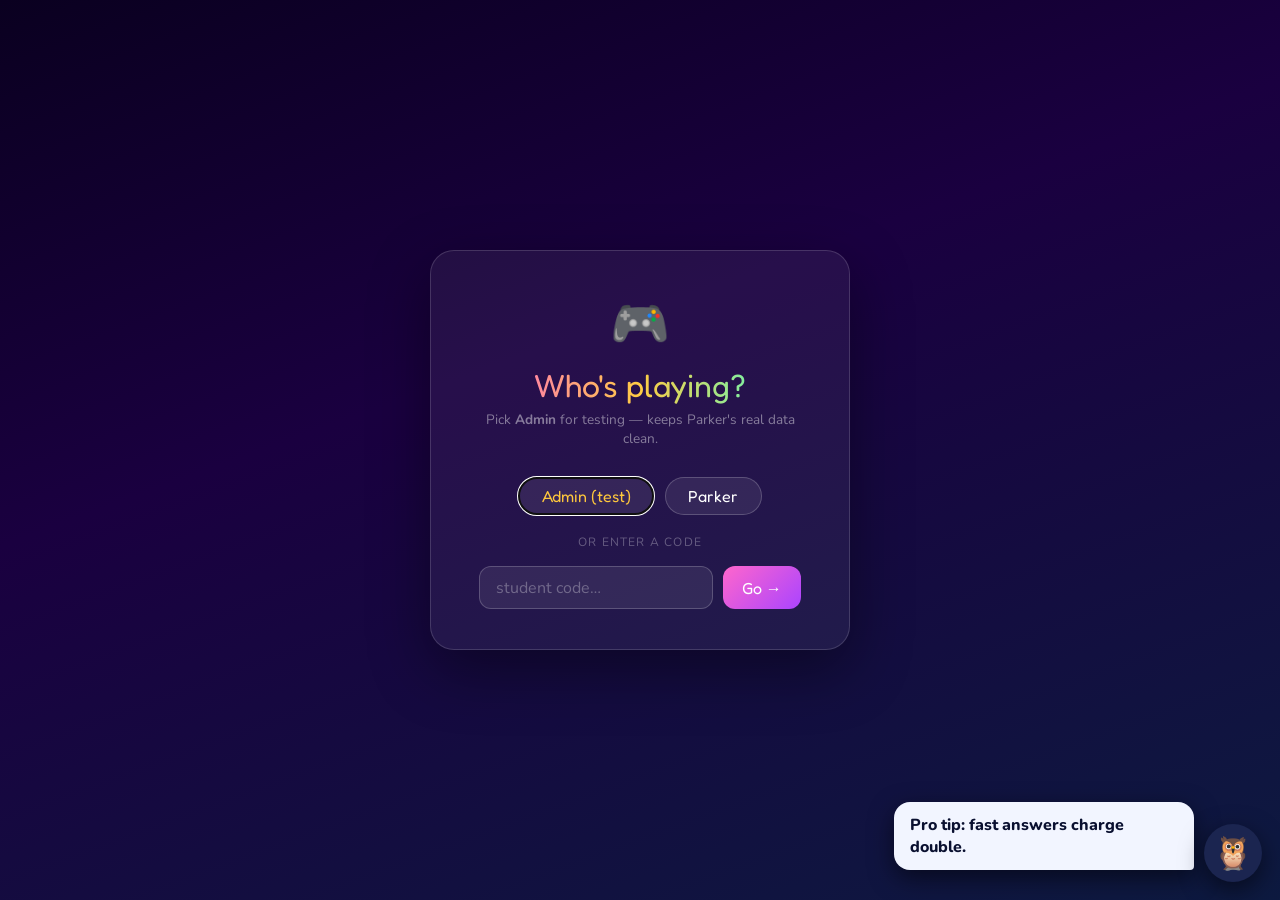
==== home/index.html @ f4459057 "Copy in Parker's language: power, recharge, boss questions with stakes, respawn, unlocked/mastered f" ====
<!DOCTYPE html>
<html lang="en">
<head>
<base href="/">
<meta charset="UTF-8">
<meta name="viewport" content="width=device-width, initial-scale=1.0">
<title>Parker's Arcade</title>
<link rel="preconnect" href="https://fonts.googleapis.com">
<link href="https://fonts.googleapis.com/css2?family=Fredoka+One&family=Nunito:wght@400;600;700;800;900&display=swap" rel="stylesheet">
<link rel="stylesheet" href="styles.css">
<style>/* 2026-05-31 hide category tabs */ #category-tabs{display:none !important;}</style>
</head>
<body>
<div id="login-screen">
  <div class="login-box">
    <span class="login-crown">🎮</span>
    <div class="login-title">Who's playing?</div>
    <div class="login-sub">Pick <strong>Admin</strong> for testing — keeps Parker's real data clean.</div>
    <div class="login-presets">
      <button class="preset-btn admin-btn" id="login-admin-btn" onclick="choosePlayer('admin')" autofocus>Admin (test)</button>
      <button class="preset-btn" onclick="choosePlayer('parker')">Parker</button>
    </div>
    <div class="login-divider">or enter a code</div>
    <div class="login-input-row">
      <input class="login-input" id="custom-code" type="text" placeholder="student code…" maxlength="20"
        onkeydown="if(event.key==='Enter')submitCustom()">
      <button class="login-go" onclick="submitCustom()">Go →</button>
    </div>
  </div>
</div>

<div id="stars"></div>
<div class="wrap">
  <header>
    <span class="crown">🎮</span>
    <div class="title">Parker's Arcade</div>
    <div class="sub">Play · Learn · Level up</div>
    <div class="live-badge"><span class="pulse"></span>Live progress sync</div>
    <div id="outbox-indicator" class="live-badge" style="display:none;background:rgba(255,170,0,.18);border-color:rgba(255,170,0,.45);" title="Un-synced attempts — will retry automatically">↻ 0 un-synced</div>
    <div class="player-badge" id="player-badge" onclick="switchPlayer()" title="Switch profile">
      Playing as <strong id="player-name">…</strong> &nbsp;✎
    </div>
  </header>

  <!-- Redesign 2026-11-22: Run card + fluency grid -->
  <style>
    #mastery-banner,#stats-row,#weak-banner,.live-badge{display:none !important}
    .run-card{display:flex;align-items:center;justify-content:space-between;gap:16px;background:linear-gradient(135deg,#123a6b,#1b1f4d);border:2px solid #2f6fd6;border-radius:20px;padding:18px 22px;margin:8px 0 14px}
    .run-card h2{margin:0;font-family:'Fredoka One',sans-serif;font-weight:400;font-size:24px}
    .run-card .rc-sub{opacity:.8;font-weight:700;margin-top:4px}
    .run-card a{font:900 20px Nunito,sans-serif;padding:12px 24px;border-radius:14px;background:linear-gradient(135deg,#00ffcc,#0088ff);color:#001a33;text-decoration:none;white-space:nowrap}
    .run-card.done{border-color:#00e5a8}
  </style>
  <div class="run-card" id="run-card">
    <div style="flex:1"><h2 id="rc-title">⚡ Power up. Play. Repeat.</h2>
      <div class="rc-sub" id="rc-sub">Your power drains as you play. Fast answers charge double. Boss questions charge the most.</div><div class="rc-sub" id="rc-facts"></div></div>
  </div>

  <!-- 2026-05-27: mode toggles hidden — shell forces 'mixed' always (no choice for Parker). Buttons retained (display:none) so existing setMode/getElementById() refs don't break. -->
  <div class="mode-tabs" style="display:none">
    <button class="mode-tab active" id="tab-mixed"   onclick="setMode('mixed')">🎯 Mix</button>
    <button class="mode-tab"        id="tab-english" onclick="setMode('english')">📖 English</button>
    <button class="mode-tab"        id="tab-maths"   onclick="setMode('maths')">🔢 Maths</button>
  </div>

  <div id="mastery-banner">
    <div class="mastery-banner-header">
      <span id="mastery-label">Mastered 0 / 0 questions</span>
      <span id="mastery-pct">0%</span>
    </div>
    <div class="mastery-bar-wrap"><div class="mastery-bar-fill" id="mastery-fill" style="width:0%"></div></div>
    <div id="mastery-sub" class="mastery-sub">Loading…</div>
  </div>

  <div class="stats-row" id="stats-row">
    <div class="stat-pill">Loading…</div>
  </div>

  <div class="category-tabs" id="category-tabs"></div>

  <div class="grid" id="game-grid"></div>

  <div id="show-all-row" style="text-align:center;margin:12px 0 24px;display:none;">
    <button class="show-all-btn" id="show-all-btn">Show all <span id="show-all-count">40</span> games →</button>
  </div>

  <div id="weak-banner" class="banner needs-work">Loading…</div>

  <footer>
    PARKER'S ARCADE<span id="footer-switch-wrap"> · <a href="#" id="footer-switch" style="color:inherit;text-decoration:underline;opacity:0.7;">Switch profile</a></span>
  </footer>
</div>

<script src="env.js"></script>
<script src="event-types.js"></script>
<script>window.__EVENT_SOURCE = 'arcade-hub-lobby';</script>
<script src="event-logger.js"></script>
<script>window.__inShell = !!window.arcadeShell; /* preload ran = real Electron shell (Parker's kiosk) */</script>
<script src="arcade-shell-shim.js"></script>
<script src="progress-client.js"></script>
<script>
var PLAYER_KEY = 'isee_player_id';
var MODE_KEY   = 'isee_mode';

// Lobby loaded — fire one event per page-load so we can count sessions.
if (window.arcadeLog) {
  window.arcadeLog.event(window.ARCADE_EVENT_TYPES.LOBBY_LOAD, {
    referrer: document.referrer,
    href: location.href,
  });
}

// Static stars
(function(){
  var s=document.getElementById('stars');
  for(var i=0;i<90;i++){
    var el=document.createElement('div');
    el.className='star';
    var sz=Math.random()*2.5+.5;
    el.style.cssText='width:'+sz+'px;height:'+sz+'px;left:'+Math.random()*100+'%;top:'+Math.random()*100+'%;--d:'+(2+Math.random()*4)+'s;animation-delay:'+(-Math.random()*5)+'s';
    s.appendChild(el);
  }
})();

// URL build (2026-05-07): the desktop arcade hardcodes 'parker'. The URL
// preview restores the picker so Mudaber can QA without touching Parker's
// real attempts log. Default highlight: Admin.
var _existingPlayer = null;
try { _existingPlayer = localStorage.getItem(PLAYER_KEY); } catch (e) {}
// Strip stale legacy keys ('parker-mudaber', 'student', etc.) — only
// allow known profiles. Anything else falls through to the picker.
if (_existingPlayer && _existingPlayer !== 'parker' && _existingPlayer !== 'admin') {
  try { localStorage.removeItem(PLAYER_KEY); } catch (e) {}
  _existingPlayer = null;
}

function choosePlayer(id) {
  var clean = (id || '').trim().toLowerCase();
  if (!clean) return;
  try { localStorage.setItem(PLAYER_KEY, clean); } catch (e) {}
  if (window.arcadeLog) {
    window.arcadeLog.event(window.ARCADE_EVENT_TYPES.LOBBY_PROFILE_PICK,
      { player_id: clean }, { device_local_key: clean, severity: 'audit' });
  }
  document.getElementById('login-screen').style.display = 'none';
  document.getElementById('player-name').textContent = clean === 'admin' ? 'Admin (test)' : clean;
  // Color the badge if Admin so Mudaber can tell at a glance.
  var badge = document.getElementById('player-badge');
  if (badge) {
    if (clean === 'admin') {
      badge.style.background = 'rgba(255,170,0,0.22)';
      badge.style.borderColor = 'rgba(255,170,0,0.55)';
    } else {
      badge.style.background = '';
      badge.style.borderColor = '';
    }
  }
  loadHub(clean);
}

function submitCustom() {
  var v = document.getElementById('custom-code').value;
  if (v) choosePlayer(v);
}

function switchPlayer() {
  try { localStorage.removeItem(PLAYER_KEY); } catch (e) {}
  // Hard reload — clears in-memory progress-client state too.
  window.location.reload();
}

document.getElementById('footer-switch').addEventListener('click', function (e) {
  e.preventDefault();
  switchPlayer();
});

// 2026-11-21: inside the real shell (Parker's kiosk) there is no picker and no Admin
// option: it is always Parker. The picker stays for the browser preview only.
if (window.__inShell) {
  // no profile switching on the kiosk
  document.addEventListener('DOMContentLoaded', function(){ var w=document.getElementById('footer-switch-wrap'); if (w) w.style.display='none'; var b=document.getElementById('player-badge'); if (b) { b.onclick=null; b.removeAttribute('onclick'); b.title=''; b.style.cursor='default'; b.innerHTML=b.innerHTML.replace('✎',''); } });
  // The Mac test copy sets __ARCADE_FORCE_KEY (test-server env.js) so its plays never count as Parker's.
  _existingPlayer = window.__ARCADE_FORCE_KEY || 'parker';
  try { localStorage.setItem(PLAYER_KEY, _existingPlayer); } catch (e) {}
}
if (_existingPlayer) {
  // Returning visitor — skip the picker, go straight in.
  choosePlayer(_existingPlayer);
} else {
  document.getElementById('login-screen').style.display = '';
  // Auto-focus the Admin button so Enter submits Admin by default.
  setTimeout(function () {
    var btn = document.getElementById('login-admin-btn');
    if (btn) btn.focus();
  }, 50);
}

/**
 * Gate check — if mom has set an active homework_gate override, redirect
 * to the generic gate.html immediately. Defense-in-depth: when running
 * inside Electron main.ts also blocks arcade:launch. In browser mode the
 * launchTransient shim shows the desktop-only modal anyway, but the gate
 * redirect still keeps the lobby visually consistent with what mom expects.
 *
 * Best-effort: any error (no env, network down, CORS) just falls through
 * to the normal hub.
 */
(function gateCheckOnLoad() {
  try {
    var env = window.__ARCADE_ENV || {};
    if (!env.SUPABASE_URL || !env.SUPABASE_ANON_KEY) return;
    var player = (function () {
      try { return localStorage.getItem(PLAYER_KEY); } catch (e) { return null; }
    })();
    if (!player) return;
    fetch(env.SUPABASE_URL + '/rest/v1/rpc/get_active_override', {
      method: 'POST',
      headers: {
        'apikey': env.SUPABASE_ANON_KEY,
        'Authorization': 'Bearer ' + env.SUPABASE_ANON_KEY,
        'Content-Type': 'application/json',
      },
      body: JSON.stringify({ p_device_local_key: player }),
    })
      .then(function (r) { return r.ok ? r.json() : null; })
      .then(function (rows) {
        if (!Array.isArray(rows) || rows.length === 0) return;
        var o = rows[0];
        if (o && o.kind === 'homework_gate') {
          window.location.replace('gate.html');
        }
      })
      .catch(function () {});
  } catch (e) {}
})();

// Transient games registered with the shell. The hub asks the shim/preload
// bridge for the list at startup; falls back to an empty grid if neither
// is present.
var TRANSIENT_GAMES = [];

// 2026-05-09: default to 'mixed' so Parker gets interleaved English+Math
// without having to pick a mode. He said he doesn't care which type — the
// system rotates through both based on a difficulty-sorted merge.
function currentMode() { try { return localStorage.getItem(MODE_KEY) || 'mixed'; } catch(e){ return 'mixed'; } }

function setMode(mode) {
  try { localStorage.setItem(MODE_KEY, mode); } catch(e) {}
  document.getElementById('tab-mixed').classList.toggle('active', mode === 'mixed');
  document.getElementById('tab-english').classList.toggle('active', mode === 'english');
  document.getElementById('tab-maths').classList.toggle('active', mode === 'maths');
  var player = localStorage.getItem(PLAYER_KEY) || 'student';
  if (window.arcadeLog) {
    window.arcadeLog.event(window.ARCADE_EVENT_TYPES.LOBBY_MODE_TOGGLE, { mode: mode });
  }
  loadHub(player);
}

(function(){
  var m = currentMode();
  document.getElementById('tab-mixed').classList.toggle('active', m === 'mixed');
  document.getElementById('tab-english').classList.toggle('active', m === 'english');
  document.getElementById('tab-maths').classList.toggle('active', m === 'maths');
})();

function pct(s){return(!s||!s.answered)?null:Math.round(s.correct/s.answered*100)}

function accRing(p,color){
  if(p===null)return'';
  var r=18,c=2*Math.PI*r,dash=c*(p/100),gap=c-dash;
  return'<svg class="acc-ring" width="48" height="48" viewBox="0 0 48 48">'+
    '<circle cx="24" cy="24" r="'+r+'" fill="none" stroke="rgba(255,255,255,.15)" stroke-width="4"/>'+
    '<circle cx="24" cy="24" r="'+r+'" fill="none" stroke="'+color+'" stroke-width="4"'+
    ' stroke-dasharray="'+dash+' '+gap+'" stroke-dashoffset="'+c*.25+'" stroke-linecap="round"/>'+
    '<text x="24" y="28" text-anchor="middle" font-family="Nunito,sans-serif" font-size="10" font-weight="800" fill="#fff">'+p+'%</text>'+
    '</svg>';
}

function buildCard(game, stats) {
  var p = pct(stats);
  var ring = accRing(p, game.ringColor || '#ff66cc');
  var accLine = p !== null
    ? '<span class="acc-text">✓ <strong>'+stats.correct+'/'+stats.answered+'</strong> correct</span>'
    : '<span class="acc-text" style="opacity:.4">No plays yet</span>';
  var a = document.createElement('a');
  a.className = 'card ' + (game.cls || 'card-transient');
  a.href = '#';
  a.style.setProperty('--fd', game.fd || '3s');
  a.innerHTML =
    '<div class="card-top">'+
      '<span class="card-icon">'+(game.icon||'🎮')+'</span>'+
      ring+
    '</div>'+
    '<div class="card-body">'+
      '<div class="card-name">'+game.displayName+'</div>'+
      '<div class="card-desc">'+(game.desc||'Third-party game with ad-skip overlay.')+'</div>'+
      '<div class="card-footer">'+
        accLine+
        '<button class="play-btn">▶ PLAY</button>'+
      '</div>'+
    '</div>';
  a.addEventListener('click', function(e){
    e.preventDefault();
    if (window.arcadeShell && window.arcadeShell.launchTransient) {
      var player = localStorage.getItem(PLAYER_KEY) || 'student';
      if (window.arcadeLog) {
        window.arcadeLog.event(window.ARCADE_EVENT_TYPES.LOBBY_GAME_TILE_CLICK,
          { display_name: game.displayName, mode: currentMode() },
          { game_key: game.key, severity: 'audit' });
      }
      window.arcadeShell.launchTransient({
        gameKey: game.key,
        player: player,
        mode: currentMode()
      });
    } else {
      alert('Arcade shell unavailable.');
    }
  });
  return a;
}

function renderStats(totalAnswered, totalCorrect) {
  var row = document.getElementById('stats-row');
  if (!totalAnswered) {
    row.innerHTML = '<div class="stat-pill">No sessions yet — pick a game and get started!</div>';
    return;
  }
  var p = Math.round(totalCorrect/totalAnswered*100);
  row.innerHTML =
    '<div class="stat-pill">Questions answered: <span>'+totalAnswered+'</span></div>'+
    '<div class="stat-pill">Overall accuracy: <span>'+p+'%</span></div>'+
    '<div class="stat-pill">Correct: <span>'+totalCorrect+'</span></div>';
}

function renderWeakBanner(weakCount) {
  var el = document.getElementById('weak-banner');
  if (weakCount === 0) {
    el.className = 'banner all-good';
    el.innerHTML = '🌟 <strong>All clear!</strong> No questions to review yet.';
  } else {
    el.className = 'banner needs-work';
    el.innerHTML = '🔁 <strong>'+weakCount+' question'+(weakCount>1?'s':'')+' to review</strong> — pop up in your next sessions until you answer each correctly 3 times.';
  }
}

function updateMastery() {
  var mode = currentMode();
  var deviceLocalKey = (function(){
    try { return localStorage.getItem(PLAYER_KEY) || 'student'; }
    catch (e) { return 'student'; }
  })();
  // 2026-05-09: 'mixed' bypasses the Electron IPC (which only knows
  // english/maths) and fetches the merged pool directly from the hub.
  // This is also how the overlay loads in mixed mode — same path,
  // hub-only iteration.
  var fetchQuestions;
  // 2026-11-21 cloud: inside the shell, always ask the shell (also starts heartbeat).
  if (window.arcadeShell && window.arcadeShell.getQuestions) {
    fetchQuestions = window.arcadeShell.getQuestions(mode, deviceLocalKey);
  } else if (mode === 'mixed') {
    fetchQuestions = fetch('/questions/bank.json').then(function(r){ return r.json(); }).then(function(b){ var q=(b&&b.questions)||b||[]; return { total: q.length, questions: q }; }).catch(function(){ return { total: 0 }; });
  } else {
    fetchQuestions = Promise.resolve({ total: 0 });
  }
  fetchQuestions
    .catch(function () { return { total: 0 }; })
    .then(function (data) {
      var total   = (data && data.total) || 0;
      var learnedRaw = window.SharedProgress.getLearned().length;
      // 2026-05-31: learnedRaw is the CUMULATIVE historical learned-count, which
      // can exceed the current pool size (pool was trimmed/rotated) → showed 124%.
      // Cap the displayed count + percent at the pool size so it never exceeds 100%.
      var learned = total > 0 ? Math.min(learnedRaw, total) : learnedRaw;
      var weak    = window.SharedProgress.getWeakCount();
      var pctVal  = total > 0 ? Math.min(100, Math.round(learned / total * 100)) : 0;
      document.getElementById('mastery-fill').style.width = pctVal + '%';
      document.getElementById('mastery-label').textContent = 'Mastered ' + learned + ' / ' + total + ' questions';
      document.getElementById('mastery-pct').textContent = pctVal + '%';
      var label = mode === 'mixed' ? '🎯 Mix (English + Maths)' : (mode === 'maths' ? '🔢 Maths' : '📖 English') + ' mode';
      document.getElementById('mastery-sub').textContent = weak + ' in review · ' + label;
    });
}

// 2026-05-08: 40-tile catalog. Category tabs + "All" defaults to 10
// featured tiles + "Show all 40" expand button. Keeps the lobby digestible
// while letting Parker browse the full library on demand.
var CATEGORY_FILTER = 'all';
// 2026-05-08: show all games by default. The "Show all 41 →" button
// behind a 10-tile preview was frustrating during curation testing
// (Mudaber needs to scroll through every game) — and 41 tiles in the
// CSS grid is fine on any screen size, just scrolls. The button still
// exists as a no-op safety net.
var SHOW_ALL = true;
var INITIAL_ALL_LIMIT = 100;
var CATEGORIES = [
  { key: 'all',        label: 'All' },
  { key: 'featured',   label: '⭐ Featured' },
  { key: 'action',     label: '⚡ Action' },
  { key: 'racing',     label: '🏁 Racing' },
  { key: 'puzzle',     label: '🧩 Puzzle' },
  { key: 'sports',     label: '🏀 Sports' },
  { key: 'arcade',     label: '🕹️ Arcade' }
];

function renderCategoryTabs() {
  var bar = document.getElementById('category-tabs');
  if (!bar) return;
  bar.innerHTML = '';
  CATEGORIES.forEach(function (c) {
    var b = document.createElement('button');
    b.className = 'category-tab' + (CATEGORY_FILTER === c.key ? ' active' : '');
    b.textContent = c.label;
    b.addEventListener('click', function () {
      CATEGORY_FILTER = c.key;
      SHOW_ALL = false; // reset expansion on category switch
      if (window.arcadeLog) {
        window.arcadeLog.event(window.ARCADE_EVENT_TYPES.LOBBY_CATEGORY_FILTER, { category: c.key });
      }
      renderGrid(null);
    });
    bar.appendChild(b);
  });
}

function visibleGamesForCategory() {
  if (CATEGORY_FILTER === 'all') return TRANSIENT_GAMES.slice();
  if (CATEGORY_FILTER === 'featured') {
    return TRANSIENT_GAMES.filter(function (g) { return g.featured; });
  }
  return TRANSIENT_GAMES.filter(function (g) { return g.category === CATEGORY_FILTER; });
}

function sortFeaturedFirst(games) {
  return games.slice().sort(function (a, b) {
    var af = a.featured ? 1 : 0;
    var bf = b.featured ? 1 : 0;
    if (af !== bf) return bf - af;
    return 0; // stable; preserves source order within tier
  });
}

function renderGrid(_playerId) {
  var grid = document.getElementById('game-grid');
  grid.innerHTML = '';
  if (!TRANSIENT_GAMES.length) {
    grid.innerHTML = '<div class="empty-state">No games registered.</div>';
    document.getElementById('show-all-row').style.display = 'none';
    return;
  }

  renderCategoryTabs();

  var pool = sortFeaturedFirst(visibleGamesForCategory());
  var visible = pool;
  var hiddenCount = 0;

  // "All" defaults to the first INITIAL_ALL_LIMIT featured tiles.
  // Other categories show all matching tiles (typically <= 8 each).
  if (CATEGORY_FILTER === 'all' && !SHOW_ALL && pool.length > INITIAL_ALL_LIMIT) {
    visible = pool.slice(0, INITIAL_ALL_LIMIT);
    hiddenCount = pool.length - INITIAL_ALL_LIMIT;
  }

  var ta = 0, tc = 0;
  visible.forEach(function (g) {
    var st = window.SharedProgress.getStats(g.key);
    ta += st.answered || 0; tc += st.correct || 0;
    grid.appendChild(buildCard(g, st));
  });
  renderStats(ta, tc);

  var showAllRow = document.getElementById('show-all-row');
  if (hiddenCount > 0) {
    document.getElementById('show-all-count').textContent = pool.length;
    showAllRow.style.display = '';
  } else {
    showAllRow.style.display = 'none';
  }
}

(function attachShowAll() {
  var btn = document.getElementById('show-all-btn');
  if (btn) {
    btn.addEventListener('click', function () {
      SHOW_ALL = true;
      if (window.arcadeLog) {
        window.arcadeLog.event(window.ARCADE_EVENT_TYPES.LOBBY_SHOW_ALL_CLICK, {});
      }
      renderGrid(null);
    });
  }
})();

function loadHub(playerId) {
  var driverPromise = (window.arcadeShell && window.arcadeShell.listGames)
    ? window.arcadeShell.listGames()
    : Promise.resolve([]);

  Promise.all([
    window.SharedProgress.init(),
    driverPromise
  ]).then(function(results) {
    TRANSIENT_GAMES = results[1] || [];
    renderGrid(playerId);
    renderWeakBanner(window.SharedProgress.getWeakCount());
    updateMastery();
  }).catch(function(err) {
    console.warn('[hub] init failed', err);
    document.getElementById('stats-row').innerHTML = '<div class="stat-pill" style="color:#ff8866">Offline — stats unavailable</div>';
    document.getElementById('weak-banner').style.display = 'none';
    renderGrid(playerId);
  });
}

// 2026-05-08: real-time content updates. Poll /api/content-version every
// 30 sec; if it changed since first load, reload the page so the running
// .app picks up the new content without anyone having to kill/respawn.
// Skips reload if a game is currently being played (BrowserView covers
// the lobby anyway, and we don't want to disrupt active play).
(function setupContentVersionPoller() {
  var initialVersion = null;
  var POLL_MS = 30 * 1000;
  function poll() {
    fetch('/api/content-version', { cache: 'no-store' })
      .then(function (r) { return r.ok ? r.json() : null; })
      .then(function (data) {
        if (!data || !data.version) return;
        if (initialVersion === null) {
          initialVersion = data.version;
          return;
        }
        if (data.version !== initialVersion) {
          console.log('[hub] content version changed; reloading',
            { from: initialVersion, to: data.version });
          // Soft check: don't reload if a game is currently mounted as a
          // BrowserView (the launcher manages that surface, not us).
          // The Electron shell exposes window.arcadeShell.isGameActive()?
          // We don't have such an API today, so just trust that reloading
          // the lobby while a game's BrowserView is on top is invisible
          // to the kid (game keeps playing, lobby refreshes underneath).
          location.reload();
        }
      })
      .catch(function () {
        // Transient network error — try again next tick.
      });
  }
  // First poll fires after the initial delay so initialVersion gets set
  // from the SAME deploy the page was served from.
  setInterval(poll, POLL_MS);
  // Set initial version immediately so first 30s window doesn't drift.
  poll();
})();
</script>
<script src="facts.js"></script>
<script src="hoot-lite.js"></script>
<script>
(function(){
  var E=window.FactEngine; if(!E) return;
  // Fuel gauge. Any sign of him on Home means the game is over: stop the fuel clock.
  function tank(){
    E.fuelDrain();
  }
  tank();
  ['pointermove','keydown','focus'].forEach(function(ev){window.addEventListener(ev,function(){ try{ if(JSON.parse(localStorage.getItem('pa_fuel_v1')||'{}').playingSince) tank(); }catch(e){} },true);});
  var c=E.counts(); document.getElementById('rc-facts').textContent='🔓 '+c.fluent+' / 120 facts unlocked'+(c.gold?' · 🏆 '+c.gold+' mastered':'')+'. The more you unlock, the faster you get back in.';
  // Hoot Lite: one line on the first Home visit of the day, a clip when a square turns gold.
  var H=window.HootLite; if(!H) return;
  H.setState({surface:'home',item:null});
  H.mount();
  var golds=E.FACTS.filter(function(f){return E.status(f.id)==='gold';}).map(function(f){return f.id;});
  var fresh=H.newGolds(golds);
  if(fresh.length){
    var f0=E.byId(fresh[0]);
    H.say(fresh.length===1?'New gold: '+f0.q+'. Fast on three days.':fresh.length+' new gold squares, '+f0.q+' first.',{clip:true,trigger:'gold'});
  } else {
    try{var k='pa_hoot_greet', d=E.today(); if(E.fuelMs()<E.FUEL.CHUNK && localStorage.getItem(k)!==d){ if(H.say("Pro tip: fast answers charge double.",{trigger:'greet'})) localStorage.setItem(k,d);} }catch(e){}
  }
})();
</script>
</body>
</html>
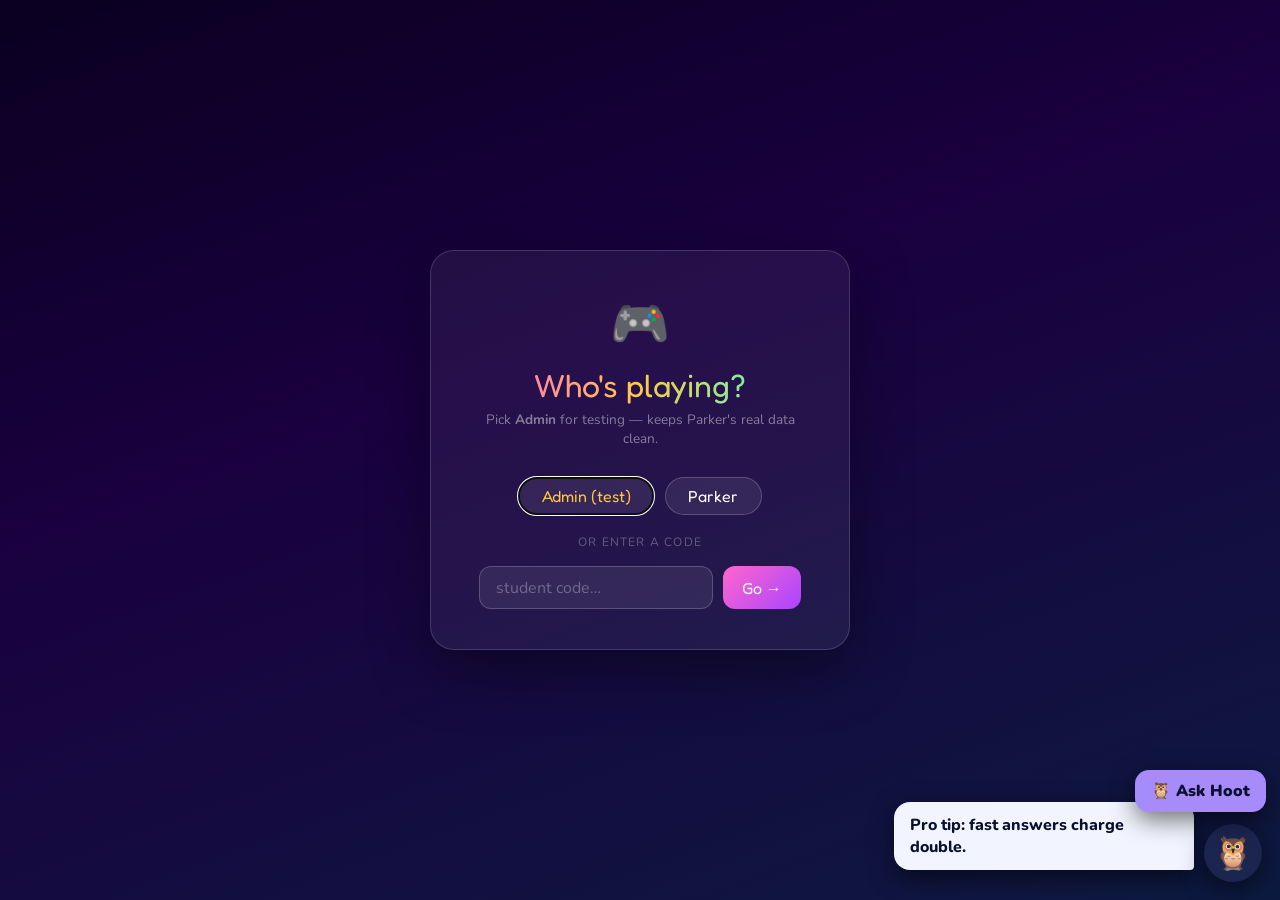
==== commit 0bad20fd: "Ask Hoot: live voice conversation with Hoot (ElevenLabs agent) on Home and every stop; tap to start," ====
--- a/home/index.html
+++ b/home/index.html
@@ -553,22 +553,28 @@
   poll();
 })();
 </script>
+<script src="/learning.js"></script>
 <script src="facts.js"></script>
 <script src="hoot-lite.js"></script>
+<script src="/hoot-voice.js"></script>
 <script>
 (function(){
   var E=window.FactEngine; if(!E) return;
   // Fuel gauge. Any sign of him on Home means the game is over: stop the fuel clock.
-  function tank(){
-    E.fuelDrain();
-  }
-  tank();
-  ['pointermove','keydown','focus'].forEach(function(ev){window.addEventListener(ev,function(){ try{ if(JSON.parse(localStorage.getItem('pa_fuel_v1')||'{}').playingSince) tank(); }catch(e){} },true);});
-  var c=E.counts(); document.getElementById('rc-facts').textContent='🔓 '+c.fluent+' / 120 facts unlocked'+(c.gold?' · 🏆 '+c.gold+' mastered':'')+'. The more you unlock, the faster you get back in.';
+  function tank(noDrain){
+    if(!noDrain) E.fuelDrain();
+  }
+  tank(true);
+  // Stop the fuel clock only when the shell confirms no game is running (Home can get stray events during play).
+  ['pointermove'].forEach(function(ev){window.addEventListener(ev,function(){ try{ if(!JSON.parse(localStorage.getItem('pa_fuel_v1')||'{}').playingSince) return; var sh=window.arcadeShell; if(sh&&sh.isGameActive){ Promise.resolve(sh.isGameActive()).then(function(a){ if(!a) tank(); }).catch(function(){}); } else tank(); }catch(e){} },true);});
+  var c=E.counts(); document.getElementById('rc-facts').textContent='🔓 '+c.fluent+' / '+E.FACTS.length+' facts unlocked'+(c.gold?' · 🏆 '+c.gold+' mastered':'')+'. The more you unlock, the faster you get back in.';
   // Hoot Lite: one line on the first Home visit of the day, a clip when a square turns gold.
   var H=window.HootLite; if(!H) return;
   H.setState({surface:'home',item:null});
   H.mount();
+  if(window.HootVoice){ var tb=document.createElement('button'); tb.id='talkhoot'; tb.style.cssText='position:fixed;right:14px;bottom:88px;z-index:9000;font:900 16px Nunito,sans-serif;padding:10px 16px;border-radius:14px;border:0;background:#a78bfa;color:#0a1030;cursor:pointer;box-shadow:0 8px 24px #0008';
+    document.body.appendChild(tb); HootVoice.mount(tb,function(){return 'SCREEN: Parker is on the arcade Home screen choosing a game. No question is on screen.';});
+    var st=document.createElement('style'); st.textContent='#talkhoot.live{background:#ff6b6b!important;color:#fff!important}'; document.head.appendChild(st); }
   var golds=E.FACTS.filter(function(f){return E.status(f.id)==='gold';}).map(function(f){return f.id;});
   var fresh=H.newGolds(golds);
   if(fresh.length){
